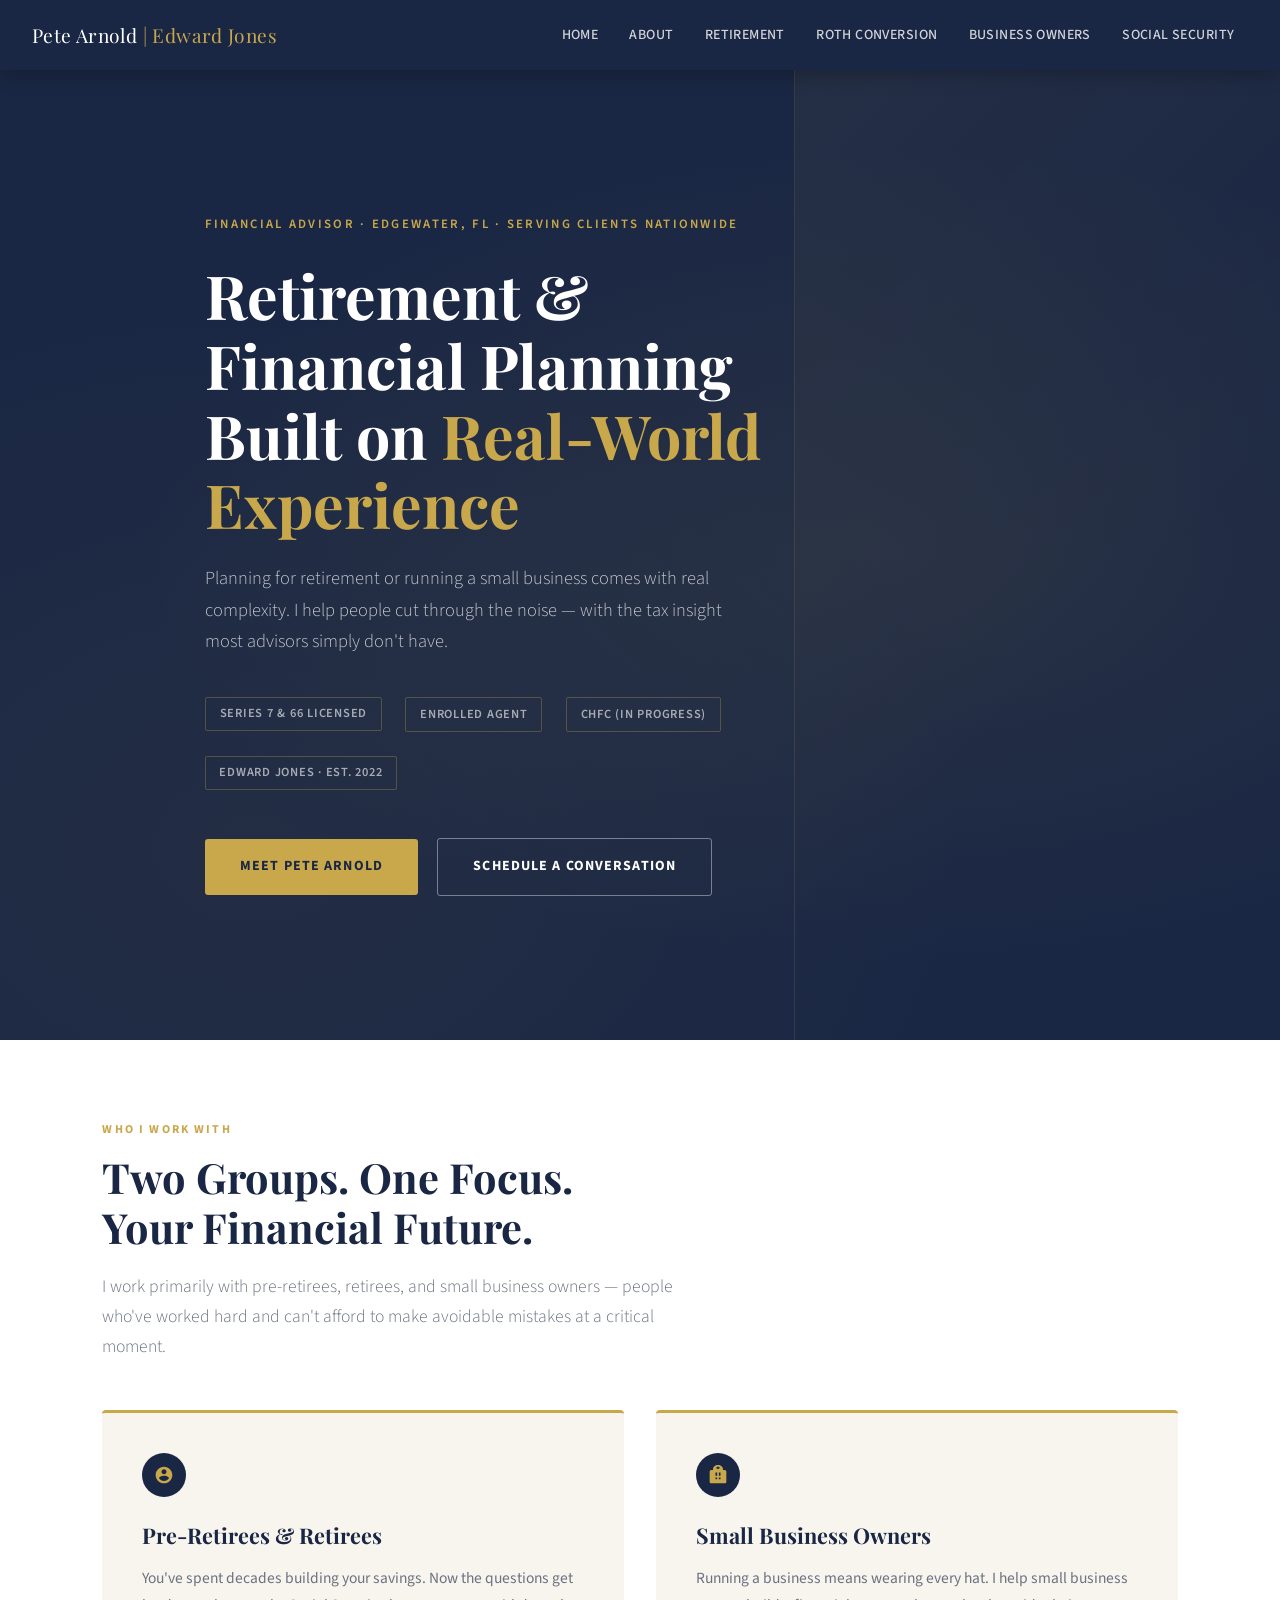
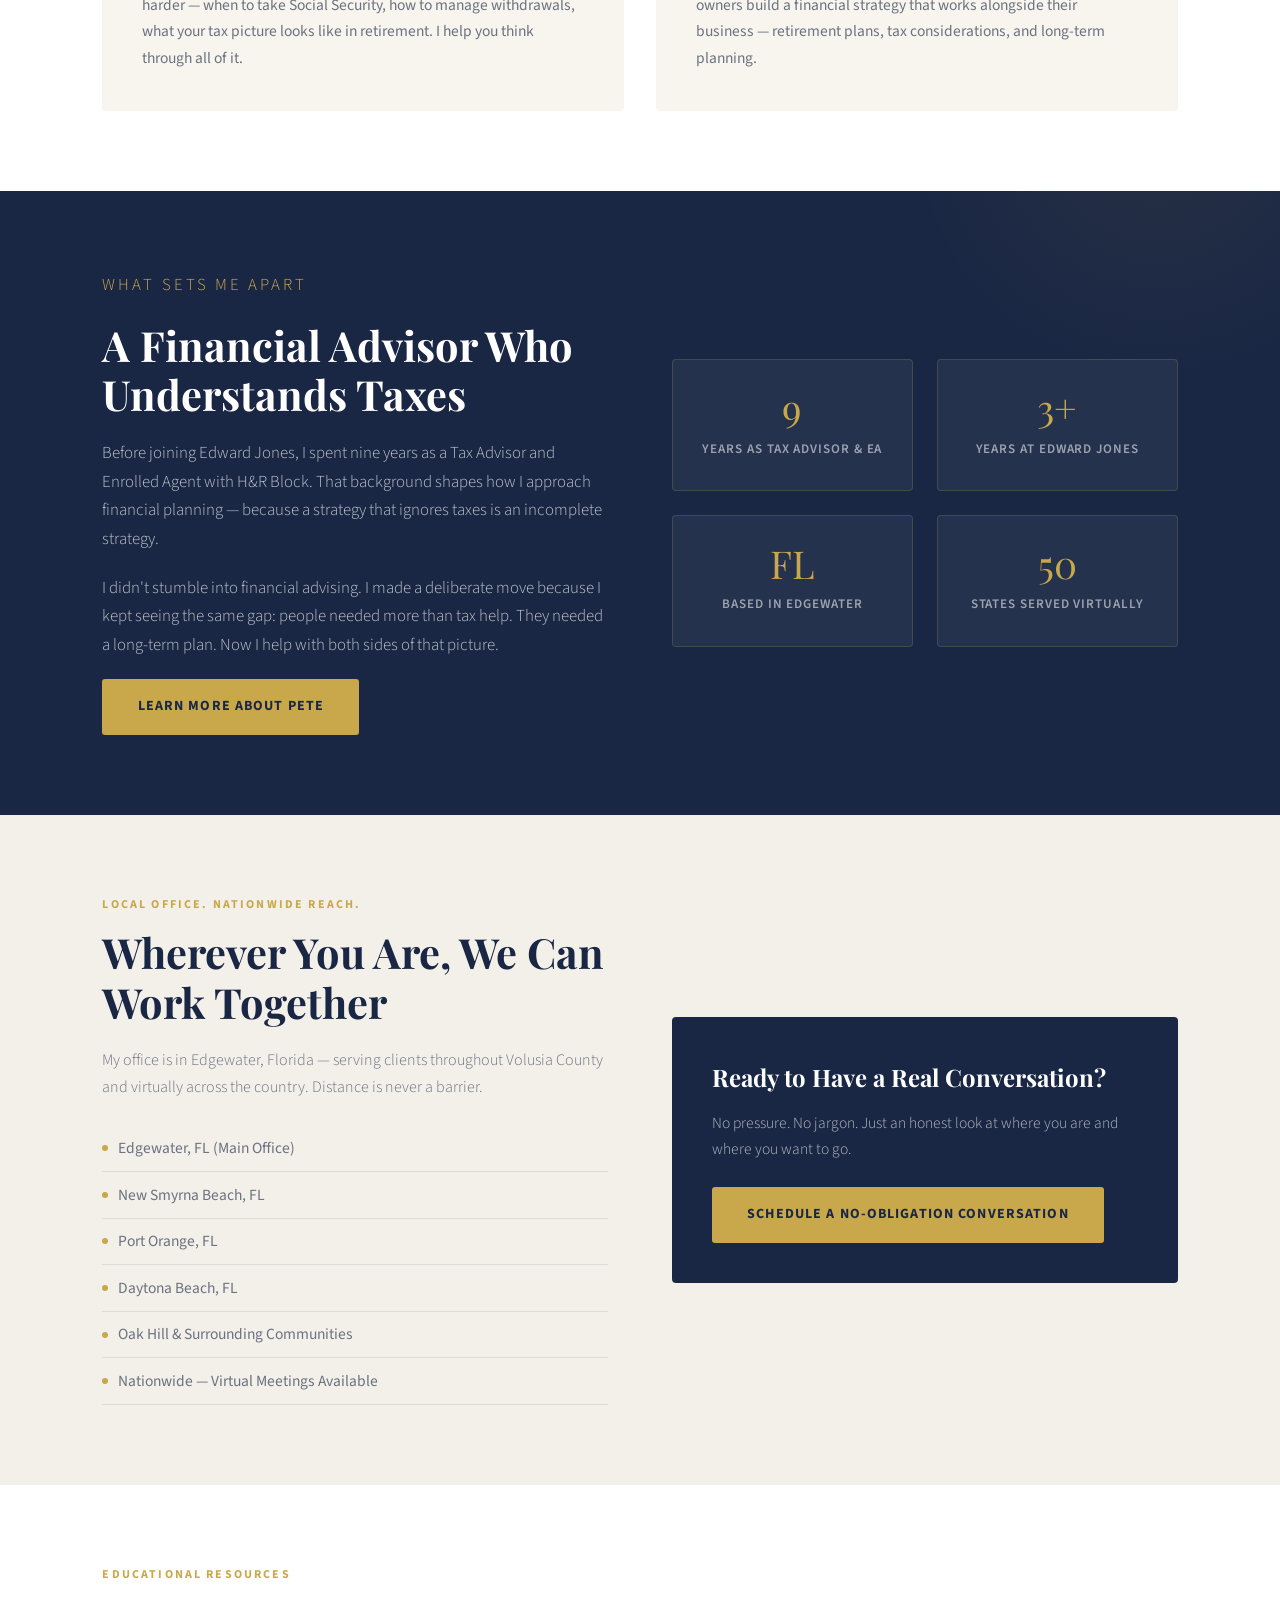
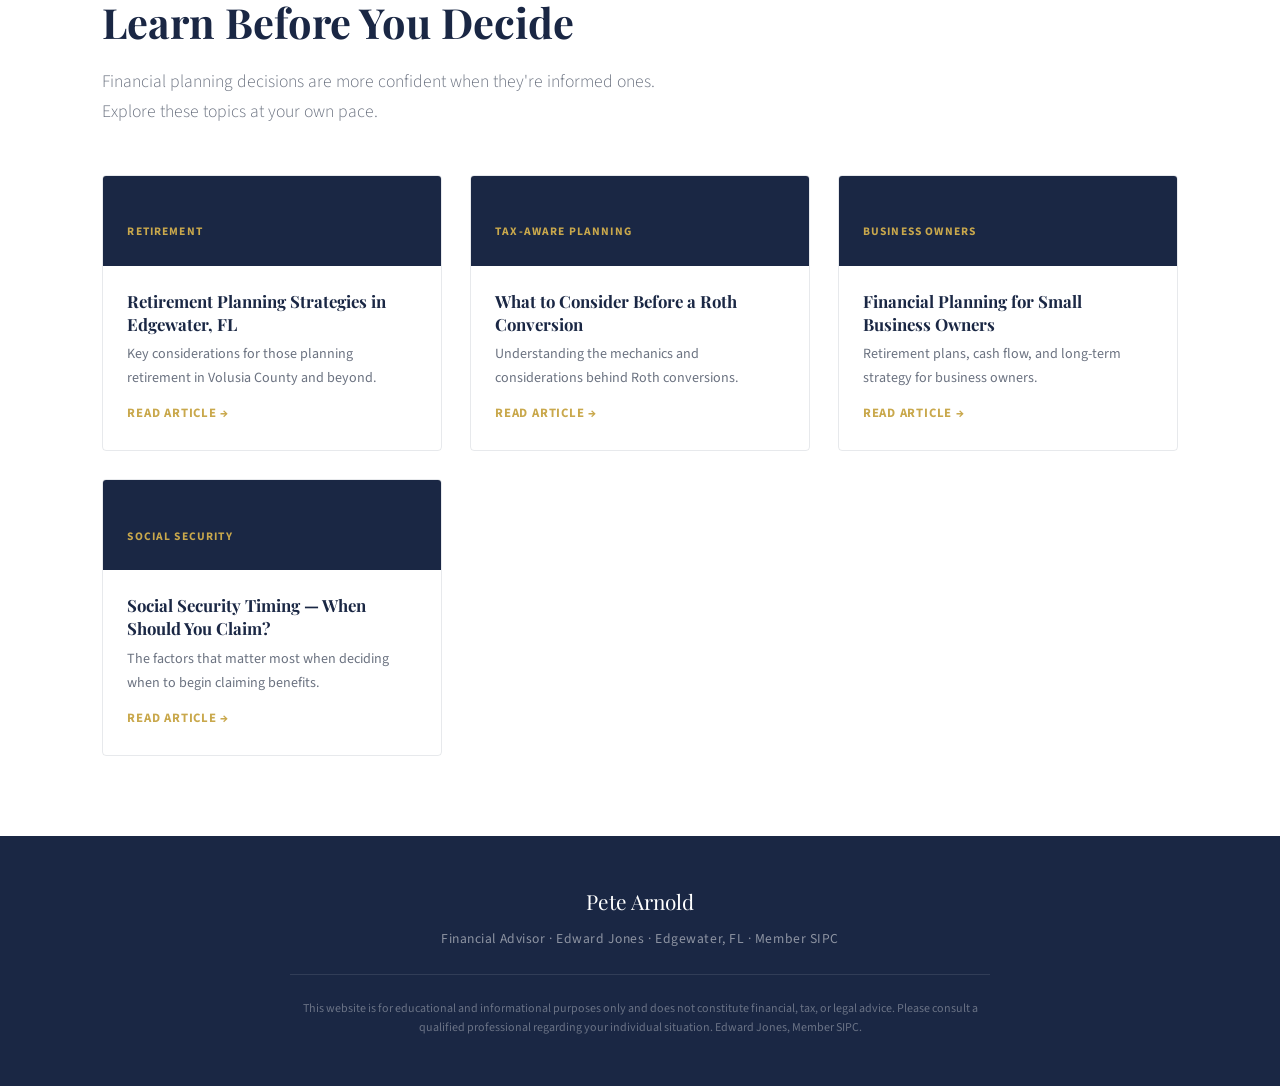
==== index.html @ 490f8ec1 "Add files via upload" ====
<!DOCTYPE html>
<html lang="en">
<head>
  <meta charset="UTF-8" />
  <meta name="viewport" content="width=device-width, initial-scale=1.0"/>
  <title>Pete Arnold | Financial Advisor | Edgewater, FL</title>
  <meta name="description" content="Pete Arnold is a Financial Advisor with Edward Jones in Edgewater, FL, serving pre-retirees, retirees, and small business owners locally and nationwide."/>
  <link rel="preconnect" href="https://fonts.googleapis.com">
  <link href="https://fonts.googleapis.com/css2?family=Playfair+Display:wght@400;600;700&family=Source+Sans+3:wght@300;400;500;600&display=swap" rel="stylesheet">
  <style>
    *, *::before, *::after { box-sizing: border-box; margin: 0; padding: 0; }

    :root {
      --navy: #1a2744;
      --navy-light: #243460;
      --gold: #c9a84c;
      --gold-light: #e2c57a;
      --cream: #f8f5ef;
      --white: #ffffff;
      --gray: #6b7280;
      --gray-light: #f3f0ea;
      --text: #2d2d2d;
      --serif: 'Playfair Display', Georgia, serif;
      --sans: 'Source Sans 3', sans-serif;
    }

    html { scroll-behavior: smooth; }

    body {
      font-family: var(--sans);
      color: var(--text);
      background: var(--cream);
      line-height: 1.7;
    }

    /* NAV */
    nav {
      background: var(--navy);
      padding: 0 2rem;
      position: sticky;
      top: 0;
      z-index: 100;
      display: flex;
      align-items: center;
      justify-content: space-between;
      height: 70px;
      box-shadow: 0 2px 20px rgba(0,0,0,0.3);
    }

    .nav-brand {
      color: var(--white);
      font-family: var(--serif);
      font-size: 1.2rem;
      text-decoration: none;
      letter-spacing: 0.02em;
    }

    .nav-brand span { color: var(--gold); }

    .nav-links {
      display: flex;
      gap: 0.25rem;
      list-style: none;
    }

    .nav-links a {
      color: rgba(255,255,255,0.8);
      text-decoration: none;
      font-size: 0.875rem;
      font-weight: 500;
      padding: 0.5rem 0.85rem;
      border-radius: 4px;
      transition: all 0.2s;
      letter-spacing: 0.03em;
      text-transform: uppercase;
    }

    .nav-links a:hover { color: var(--gold); background: rgba(255,255,255,0.05); }

    /* HERO */
    .hero {
      background: var(--navy);
      min-height: 92vh;
      display: flex;
      align-items: center;
      position: relative;
      overflow: hidden;
    }

    .hero::before {
      content: '';
      position: absolute;
      inset: 0;
      background:
        radial-gradient(ellipse at 70% 50%, rgba(201,168,76,0.08) 0%, transparent 60%),
        radial-gradient(ellipse at 20% 80%, rgba(201,168,76,0.05) 0%, transparent 50%);
    }

    .hero-rule {
      position: absolute;
      top: 0; right: 0;
      width: 38%;
      height: 100%;
      background: linear-gradient(135deg, rgba(201,168,76,0.06) 0%, transparent 60%);
      border-left: 1px solid rgba(201,168,76,0.15);
    }

    .hero-content {
      position: relative;
      z-index: 2;
      max-width: 760px;
      padding: 4rem 4rem 4rem 8vw;
    }

    .hero-eyebrow {
      font-family: var(--sans);
      font-size: 0.8rem;
      font-weight: 600;
      letter-spacing: 0.18em;
      text-transform: uppercase;
      color: var(--gold);
      margin-bottom: 1.5rem;
      opacity: 0;
      animation: fadeUp 0.6s ease forwards 0.2s;
    }

    .hero h1 {
      font-family: var(--serif);
      font-size: clamp(2.4rem, 5vw, 3.8rem);
      font-weight: 700;
      color: var(--white);
      line-height: 1.15;
      margin-bottom: 1.5rem;
      opacity: 0;
      animation: fadeUp 0.6s ease forwards 0.4s;
    }

    .hero h1 em {
      font-style: normal;
      color: var(--gold);
    }

    .hero-sub {
      font-size: 1.15rem;
      color: rgba(255,255,255,0.72);
      max-width: 520px;
      margin-bottom: 2.5rem;
      font-weight: 300;
      opacity: 0;
      animation: fadeUp 0.6s ease forwards 0.6s;
    }

    .hero-creds {
      display: flex;
      gap: 1.5rem;
      flex-wrap: wrap;
      margin-bottom: 3rem;
      opacity: 0;
      animation: fadeUp 0.6s ease forwards 0.75s;
    }

    .cred-badge {
      font-size: 0.78rem;
      font-weight: 600;
      letter-spacing: 0.06em;
      color: rgba(255,255,255,0.6);
      text-transform: uppercase;
      padding: 0.35rem 0.85rem;
      border: 1px solid rgba(201,168,76,0.3);
      border-radius: 2px;
    }

    .btn {
      display: inline-block;
      background: var(--gold);
      color: var(--navy);
      font-family: var(--sans);
      font-weight: 700;
      font-size: 0.875rem;
      letter-spacing: 0.08em;
      text-transform: uppercase;
      text-decoration: none;
      padding: 1rem 2.2rem;
      border-radius: 3px;
      transition: all 0.25s;
      opacity: 0;
      animation: fadeUp 0.6s ease forwards 0.9s;
    }

    .btn:hover {
      background: var(--gold-light);
      transform: translateY(-2px);
      box-shadow: 0 8px 25px rgba(201,168,76,0.3);
    }

    .btn-outline {
      background: transparent;
      color: var(--white);
      border: 1px solid rgba(255,255,255,0.4);
      margin-left: 1rem;
    }

    .btn-outline:hover {
      background: rgba(255,255,255,0.08);
      border-color: var(--gold);
      color: var(--gold);
      box-shadow: none;
    }

    @keyframes fadeUp {
      from { opacity: 0; transform: translateY(20px); }
      to { opacity: 1; transform: translateY(0); }
    }

    /* SECTIONS */
    section { padding: 5rem 8vw; }

    .section-eyebrow {
      font-size: 0.75rem;
      font-weight: 700;
      letter-spacing: 0.18em;
      text-transform: uppercase;
      color: var(--gold);
      margin-bottom: 0.75rem;
    }

    .section-title {
      font-family: var(--serif);
      font-size: clamp(1.8rem, 3.5vw, 2.6rem);
      font-weight: 700;
      color: var(--navy);
      line-height: 1.2;
      margin-bottom: 1.25rem;
    }

    .section-lead {
      font-size: 1.1rem;
      color: var(--gray);
      max-width: 580px;
      margin-bottom: 3rem;
      font-weight: 300;
    }

    /* WHO I HELP */
    .who {
      background: var(--white);
    }

    .cards {
      display: grid;
      grid-template-columns: repeat(auto-fit, minmax(300px, 1fr));
      gap: 2rem;
      margin-top: 3rem;
    }

    .card {
      background: var(--cream);
      padding: 2.5rem;
      border-radius: 4px;
      border-top: 3px solid var(--gold);
      transition: transform 0.25s, box-shadow 0.25s;
    }

    .card:hover {
      transform: translateY(-4px);
      box-shadow: 0 12px 40px rgba(26,39,68,0.1);
    }

    .card-icon {
      width: 44px;
      height: 44px;
      background: var(--navy);
      border-radius: 50%;
      display: flex;
      align-items: center;
      justify-content: center;
      margin-bottom: 1.25rem;
    }

    .card-icon svg { width: 20px; height: 20px; fill: var(--gold); }

    .card h3 {
      font-family: var(--serif);
      font-size: 1.35rem;
      color: var(--navy);
      margin-bottom: 0.75rem;
    }

    .card p { color: var(--gray); font-size: 0.97rem; }

    /* DIFFERENTIATOR */
    .diff {
      background: var(--navy);
      position: relative;
      overflow: hidden;
    }

    .diff::before {
      content: '';
      position: absolute;
      top: -50%;
      right: -10%;
      width: 500px;
      height: 500px;
      border-radius: 50%;
      background: radial-gradient(circle, rgba(201,168,76,0.07) 0%, transparent 70%);
    }

    .diff .section-title { color: var(--white); }
    .diff .section-eyebrow { color: var(--gold); }

    .diff-body {
      position: relative;
      z-index: 1;
      display: grid;
      grid-template-columns: 1fr 1fr;
      gap: 4rem;
      align-items: center;
    }

    .diff-text p {
      color: rgba(255,255,255,0.72);
      font-size: 1.05rem;
      font-weight: 300;
      margin-bottom: 1.25rem;
    }

    .diff-stats {
      display: grid;
      grid-template-columns: 1fr 1fr;
      gap: 1.5rem;
    }

    .stat {
      background: rgba(255,255,255,0.05);
      border: 1px solid rgba(201,168,76,0.2);
      padding: 1.75rem;
      border-radius: 4px;
      text-align: center;
    }

    .stat-num {
      font-family: var(--serif);
      font-size: 2.4rem;
      color: var(--gold);
      display: block;
      line-height: 1;
      margin-bottom: 0.5rem;
    }

    .stat-label {
      font-size: 0.82rem;
      color: rgba(255,255,255,0.55);
      text-transform: uppercase;
      letter-spacing: 0.07em;
      font-weight: 600;
    }

    /* GEOGRAPHY */
    .geo { background: var(--gray-light); }

    .geo-inner {
      display: grid;
      grid-template-columns: 1fr 1fr;
      gap: 4rem;
      align-items: center;
    }

    .geo-list {
      list-style: none;
      margin-top: 1.5rem;
    }

    .geo-list li {
      padding: 0.6rem 0;
      border-bottom: 1px solid rgba(26,39,68,0.1);
      color: var(--gray);
      font-size: 0.97rem;
      display: flex;
      align-items: center;
      gap: 0.6rem;
    }

    .geo-list li::before {
      content: '';
      width: 6px;
      height: 6px;
      background: var(--gold);
      border-radius: 50%;
      flex-shrink: 0;
    }

    .geo-cta {
      background: var(--navy);
      padding: 2.5rem;
      border-radius: 4px;
      color: white;
    }

    .geo-cta h3 {
      font-family: var(--serif);
      font-size: 1.5rem;
      margin-bottom: 0.75rem;
      color: var(--white);
    }

    .geo-cta p {
      color: rgba(255,255,255,0.68);
      font-weight: 300;
      margin-bottom: 1.5rem;
      font-size: 0.97rem;
    }

    .geo-cta .btn { opacity: 1; animation: none; }

    /* ARTICLES PREVIEW */
    .articles { background: var(--white); }

    .article-grid {
      display: grid;
      grid-template-columns: repeat(auto-fit, minmax(260px, 1fr));
      gap: 1.75rem;
      margin-top: 2.5rem;
    }

    .article-card {
      border: 1px solid rgba(26,39,68,0.1);
      border-radius: 4px;
      overflow: hidden;
      text-decoration: none;
      color: inherit;
      transition: all 0.25s;
      display: block;
    }

    .article-card:hover {
      border-color: var(--gold);
      transform: translateY(-3px);
      box-shadow: 0 8px 30px rgba(26,39,68,0.08);
    }

    .article-card-top {
      background: var(--navy);
      padding: 1.5rem;
      height: 90px;
      display: flex;
      align-items: flex-end;
    }

    .article-tag {
      font-size: 0.72rem;
      font-weight: 700;
      letter-spacing: 0.1em;
      text-transform: uppercase;
      color: var(--gold);
    }

    .article-card-body { padding: 1.5rem; }

    .article-card-body h3 {
      font-family: var(--serif);
      font-size: 1.05rem;
      color: var(--navy);
      margin-bottom: 0.5rem;
      line-height: 1.35;
    }

    .article-card-body p { font-size: 0.88rem; color: var(--gray); }

    .read-more {
      display: inline-block;
      margin-top: 0.75rem;
      font-size: 0.8rem;
      font-weight: 700;
      letter-spacing: 0.06em;
      text-transform: uppercase;
      color: var(--gold);
    }

    /* FOOTER */
    footer {
      background: var(--navy);
      padding: 3rem 8vw;
      text-align: center;
    }

    .footer-name {
      font-family: var(--serif);
      font-size: 1.3rem;
      color: var(--white);
      margin-bottom: 0.5rem;
    }

    .footer-sub {
      font-size: 0.85rem;
      color: rgba(255,255,255,0.5);
      margin-bottom: 1.5rem;
      letter-spacing: 0.04em;
    }

    .footer-disc {
      font-size: 0.75rem;
      color: rgba(255,255,255,0.35);
      max-width: 700px;
      margin: 0 auto;
      line-height: 1.6;
      border-top: 1px solid rgba(255,255,255,0.1);
      padding-top: 1.5rem;
    }

    @media (max-width: 768px) {
      nav { padding: 0 1rem; }
      .nav-links { display: none; }
      .hero-content { padding: 3rem 1.5rem; }
      section { padding: 3.5rem 1.5rem; }
      .diff-body, .geo-inner { grid-template-columns: 1fr; gap: 2rem; }
      .diff-stats { grid-template-columns: 1fr 1fr; }
      .btn-outline { margin-left: 0; margin-top: 0.75rem; display: inline-block; }
    }
  </style>
</head>
<body>

<nav>
  <a href="index.html" class="nav-brand">Pete Arnold <span>| Edward Jones</span></a>
  <ul class="nav-links">
    <li><a href="index.html">Home</a></li>
    <li><a href="about.html">About</a></li>
    <li><a href="retirement-planning.html">Retirement</a></li>
    <li><a href="roth-conversion.html">Roth Conversion</a></li>
    <li><a href="small-business.html">Business Owners</a></li>
    <li><a href="social-security.html">Social Security</a></li>
  </ul>
</nav>

<!-- HERO -->
<section class="hero">
  <div class="hero-rule"></div>
  <div class="hero-content">
    <p class="hero-eyebrow">Financial Advisor · Edgewater, FL · Serving Clients Nationwide</p>
    <h1>Retirement &amp; Financial Planning Built on <em>Real-World Experience</em></h1>
    <p class="hero-sub">Planning for retirement or running a small business comes with real complexity. I help people cut through the noise — with the tax insight most advisors simply don't have.</p>
    <div class="hero-creds">
      <span class="cred-badge">Series 7 &amp; 66 Licensed</span>
      <span class="cred-badge">Enrolled Agent</span>
      <span class="cred-badge">ChFC (In Progress)</span>
      <span class="cred-badge">Edward Jones · Est. 2022</span>
    </div>
    <a href="about.html" class="btn">Meet Pete Arnold</a>
    <a href="mailto:" class="btn btn-outline">Schedule a Conversation</a>
  </div>
</section>

<!-- WHO I HELP -->
<section class="who">
  <p class="section-eyebrow">Who I Work With</p>
  <h2 class="section-title">Two Groups. One Focus.<br>Your Financial Future.</h2>
  <p class="section-lead">I work primarily with pre-retirees, retirees, and small business owners — people who've worked hard and can't afford to make avoidable mistakes at a critical moment.</p>

  <div class="cards">
    <div class="card">
      <div class="card-icon">
        <svg viewBox="0 0 24 24"><path d="M12 2C6.48 2 2 6.48 2 12s4.48 10 10 10 10-4.48 10-10S17.52 2 12 2zm0 3c1.66 0 3 1.34 3 3s-1.34 3-3 3-3-1.34-3-3 1.34-3 3-3zm0 14.2c-2.5 0-4.71-1.28-6-3.22.03-1.99 4-3.08 6-3.08 1.99 0 5.97 1.09 6 3.08-1.29 1.94-3.5 3.22-6 3.22z"/></svg>
      </div>
      <h3>Pre-Retirees &amp; Retirees</h3>
      <p>You've spent decades building your savings. Now the questions get harder — when to take Social Security, how to manage withdrawals, what your tax picture looks like in retirement. I help you think through all of it.</p>
    </div>
    <div class="card">
      <div class="card-icon">
        <svg viewBox="0 0 24 24"><path d="M20 6h-2.18c.07-.44.18-.88.18-1.36C18 2.55 15.45 0 12 0S6 2.55 6 4.64c0 .48.11.92.18 1.36H4C2.9 6 2 6.9 2 8v12c0 1.1.9 2 2 2h16c1.1 0 2-.9 2-2V8c0-1.1-.9-2-2-2zm-8-4c1.34 0 2 .67 2 1.36 0 .69-.66 1.36-2 1.36s-2-.67-2-1.36C10 2.67 10.66 2 12 2zM11 17H9v-2h2v2zm0-4H9v-4h2v4zm4 4h-2v-2h2v2zm0-4h-2v-4h2v4z"/></svg>
      </div>
      <h3>Small Business Owners</h3>
      <p>Running a business means wearing every hat. I help small business owners build a financial strategy that works alongside their business — retirement plans, tax considerations, and long-term planning.</p>
    </div>
  </div>
</section>

<!-- DIFFERENTIATOR -->
<section class="diff">
  <div class="diff-body">
    <div class="diff-text">
      <p class="section-eyebrow">What Sets Me Apart</p>
      <h2 class="section-title">A Financial Advisor Who Understands Taxes</h2>
      <p>Before joining Edward Jones, I spent nine years as a Tax Advisor and Enrolled Agent with H&amp;R Block. That background shapes how I approach financial planning — because a strategy that ignores taxes is an incomplete strategy.</p>
      <p>I didn't stumble into financial advising. I made a deliberate move because I kept seeing the same gap: people needed more than tax help. They needed a long-term plan. Now I help with both sides of that picture.</p>
      <a href="about.html" class="btn" style="opacity:1;animation:none;">Learn More About Pete</a>
    </div>
    <div class="diff-stats">
      <div class="stat">
        <span class="stat-num">9</span>
        <span class="stat-label">Years as Tax Advisor &amp; EA</span>
      </div>
      <div class="stat">
        <span class="stat-num">3+</span>
        <span class="stat-label">Years at Edward Jones</span>
      </div>
      <div class="stat">
        <span class="stat-num">FL</span>
        <span class="stat-label">Based in Edgewater</span>
      </div>
      <div class="stat">
        <span class="stat-num">50</span>
        <span class="stat-label">States Served Virtually</span>
      </div>
    </div>
  </div>
</section>

<!-- GEOGRAPHY -->
<section class="geo">
  <div class="geo-inner">
    <div>
      <p class="section-eyebrow">Local Office. Nationwide Reach.</p>
      <h2 class="section-title">Wherever You Are, We Can Work Together</h2>
      <p style="color:var(--gray);font-weight:300;">My office is in Edgewater, Florida — serving clients throughout Volusia County and virtually across the country. Distance is never a barrier.</p>
      <ul class="geo-list">
        <li>Edgewater, FL (Main Office)</li>
        <li>New Smyrna Beach, FL</li>
        <li>Port Orange, FL</li>
        <li>Daytona Beach, FL</li>
        <li>Oak Hill &amp; Surrounding Communities</li>
        <li>Nationwide — Virtual Meetings Available</li>
      </ul>
    </div>
    <div class="geo-cta">
      <h3>Ready to Have a Real Conversation?</h3>
      <p>No pressure. No jargon. Just an honest look at where you are and where you want to go.</p>
      <a href="mailto:" class="btn" style="opacity:1;animation:none;">Schedule a No-Obligation Conversation</a>
    </div>
  </div>
</section>

<!-- ARTICLES -->
<section class="articles">
  <p class="section-eyebrow">Educational Resources</p>
  <h2 class="section-title">Learn Before You Decide</h2>
  <p class="section-lead">Financial planning decisions are more confident when they're informed ones. Explore these topics at your own pace.</p>

  <div class="article-grid">
    <a href="retirement-planning.html" class="article-card">
      <div class="article-card-top"><span class="article-tag">Retirement</span></div>
      <div class="article-card-body">
        <h3>Retirement Planning Strategies in Edgewater, FL</h3>
        <p>Key considerations for those planning retirement in Volusia County and beyond.</p>
        <span class="read-more">Read Article →</span>
      </div>
    </a>
    <a href="roth-conversion.html" class="article-card">
      <div class="article-card-top"><span class="article-tag">Tax-Aware Planning</span></div>
      <div class="article-card-body">
        <h3>What to Consider Before a Roth Conversion</h3>
        <p>Understanding the mechanics and considerations behind Roth conversions.</p>
        <span class="read-more">Read Article →</span>
      </div>
    </a>
    <a href="small-business.html" class="article-card">
      <div class="article-card-top"><span class="article-tag">Business Owners</span></div>
      <div class="article-card-body">
        <h3>Financial Planning for Small Business Owners</h3>
        <p>Retirement plans, cash flow, and long-term strategy for business owners.</p>
        <span class="read-more">Read Article →</span>
      </div>
    </a>
    <a href="social-security.html" class="article-card">
      <div class="article-card-top"><span class="article-tag">Social Security</span></div>
      <div class="article-card-body">
        <h3>Social Security Timing — When Should You Claim?</h3>
        <p>The factors that matter most when deciding when to begin claiming benefits.</p>
        <span class="read-more">Read Article →</span>
      </div>
    </a>
  </div>
</section>

<footer>
  <p class="footer-name">Pete Arnold</p>
  <p class="footer-sub">Financial Advisor · Edward Jones · Edgewater, FL · Member SIPC</p>
  <p class="footer-disc">This website is for educational and informational purposes only and does not constitute financial, tax, or legal advice. Please consult a qualified professional regarding your individual situation. Edward Jones, Member SIPC.</p>
</footer>

</body>
</html>
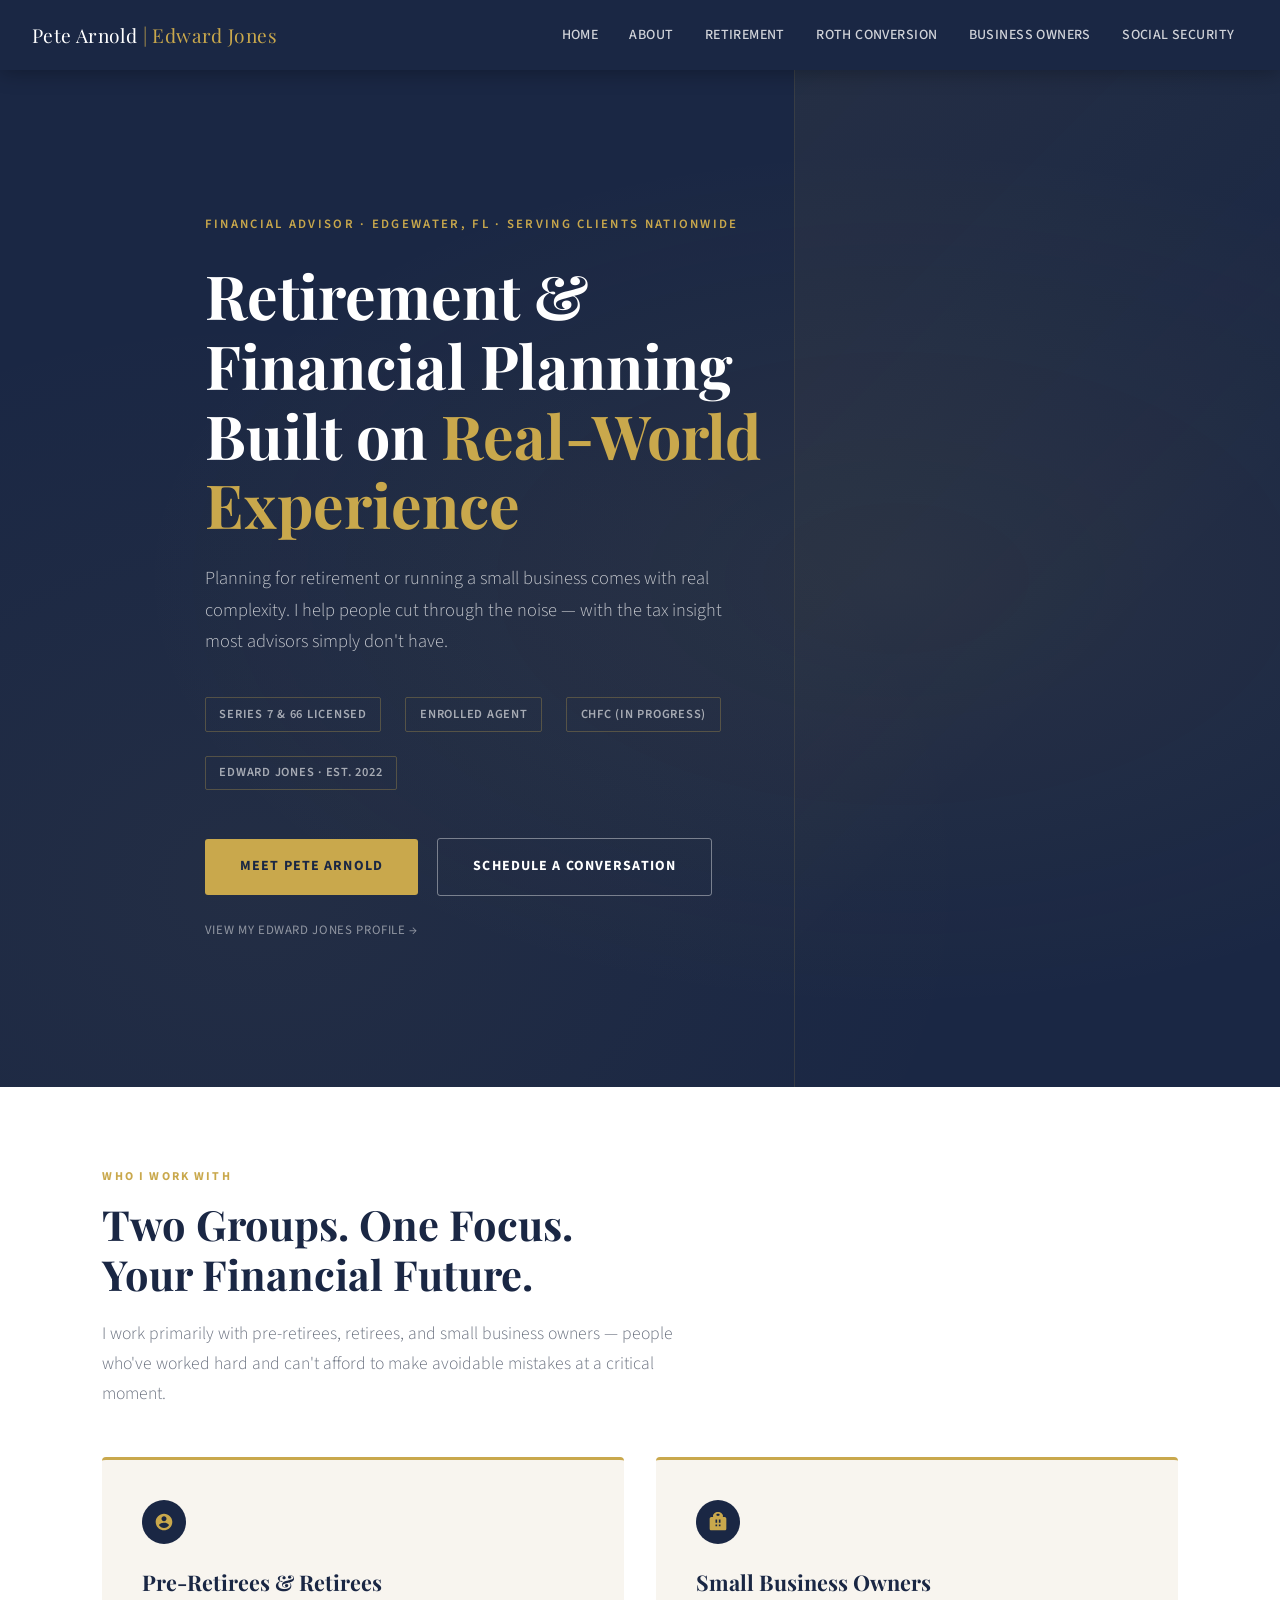
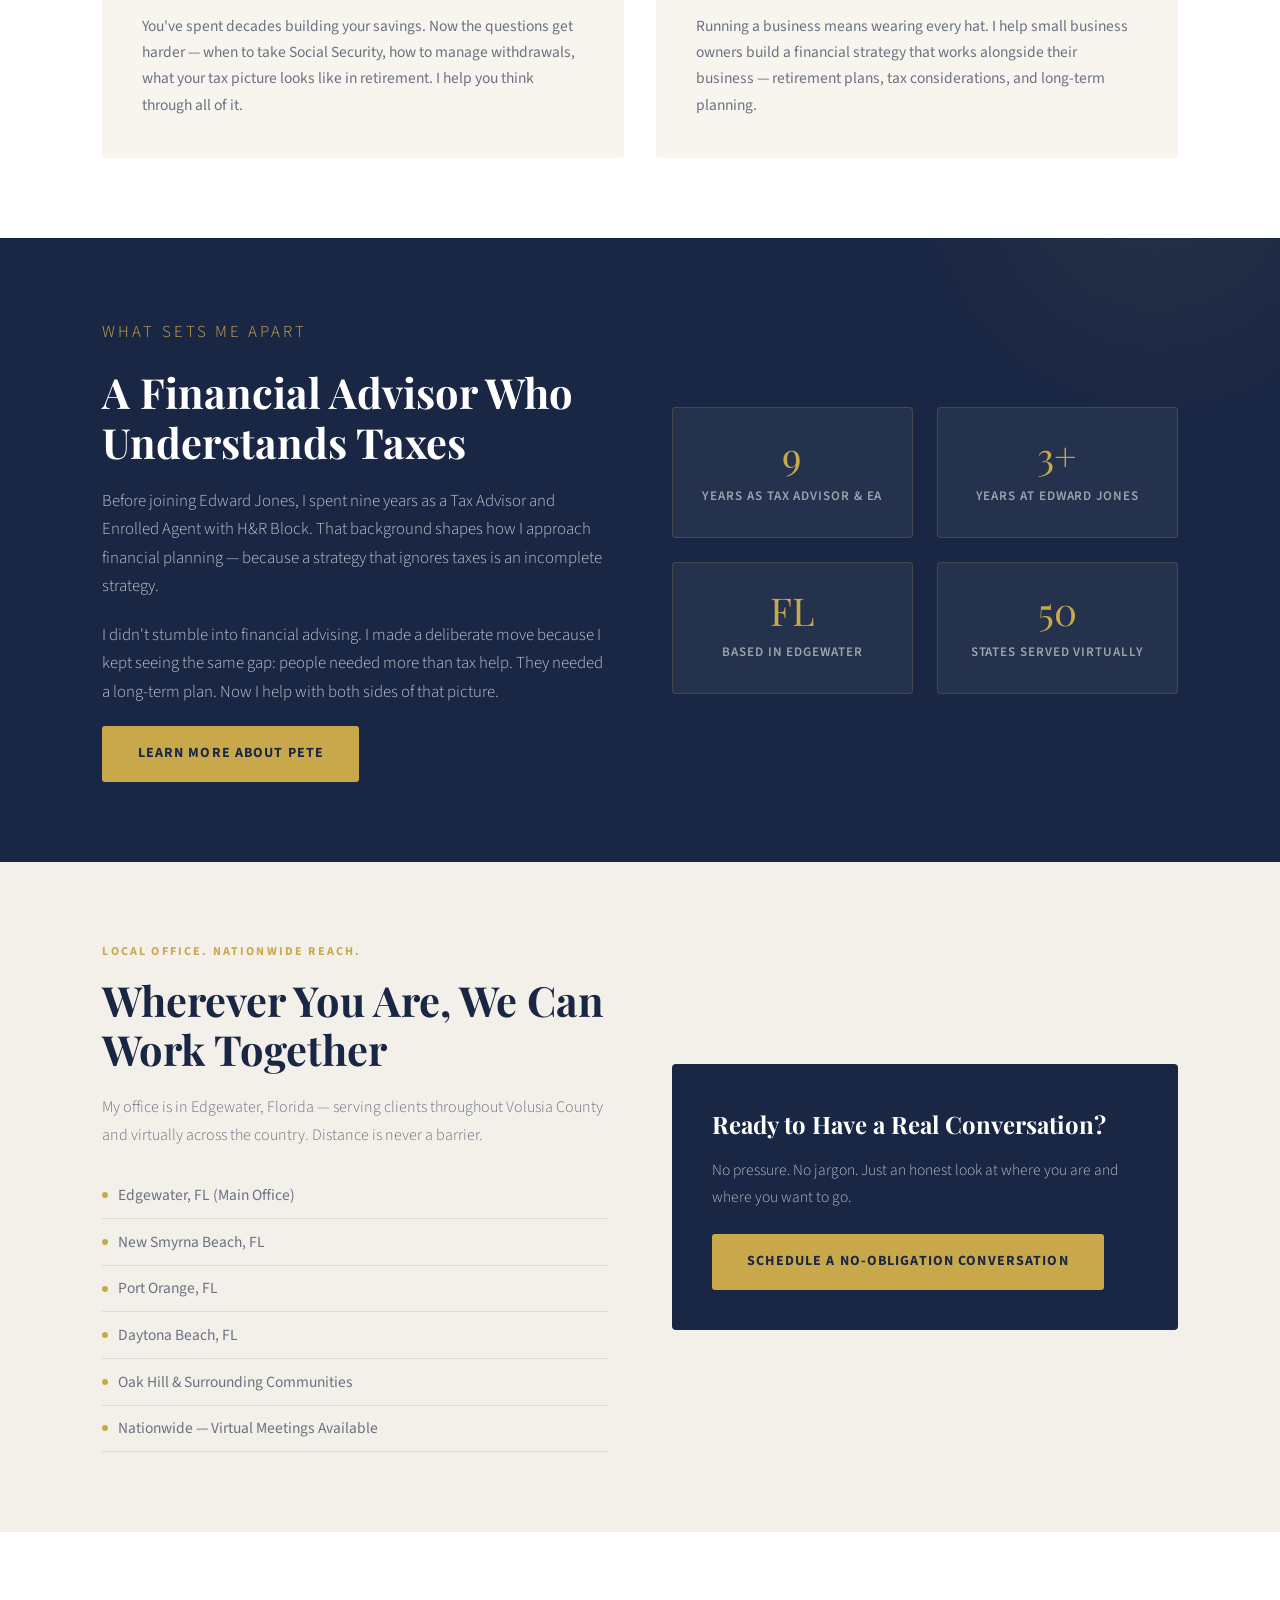
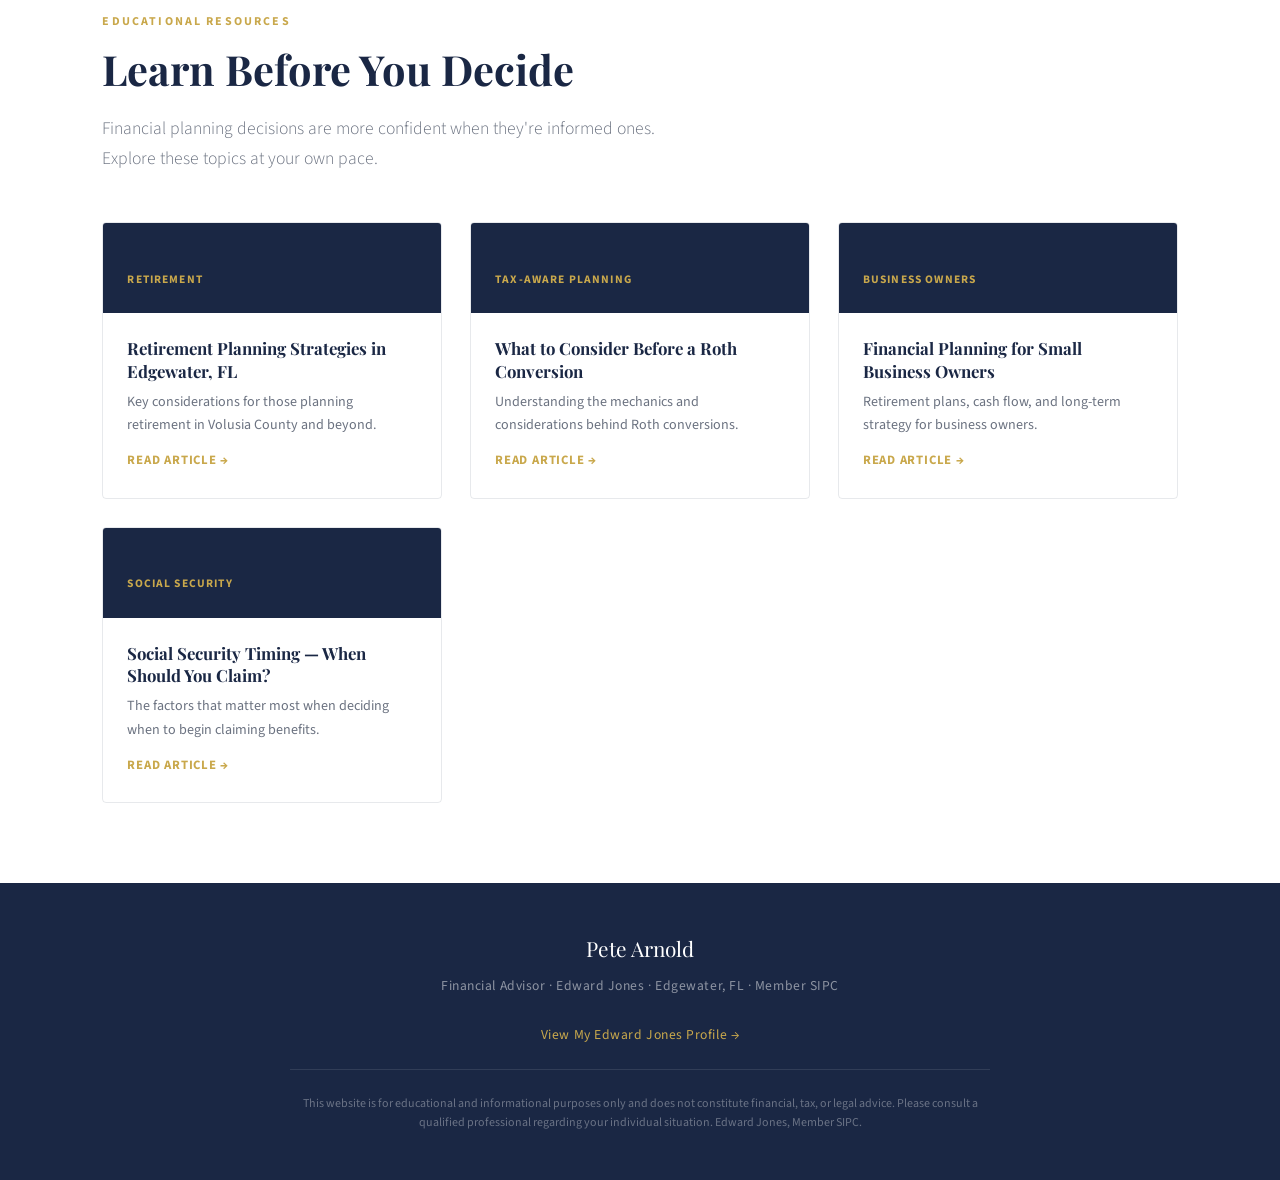
==== commit a62bb397: "Add files via upload" ====
--- a/index.html
+++ b/index.html
@@ -547,7 +547,8 @@
       <span class="cred-badge">Edward Jones · Est. 2022</span>
     </div>
     <a href="about.html" class="btn">Meet Pete Arnold</a>
-    <a href="mailto:" class="btn btn-outline">Schedule a Conversation</a>
+    <a href="mailto:peter.arnold2@edwardjones.com" class="btn btn-outline">Schedule a Conversation</a>
+    <p style="margin-top:1.25rem;opacity:0;animation:fadeUp 0.6s ease forwards 1.05s;"><a href="https://www.edwardjones.com/peter-arnold2" target="_blank" rel="noopener" style="color:rgba(255,255,255,0.5);font-size:0.8rem;text-decoration:none;letter-spacing:0.05em;text-transform:uppercase;">View My Edward Jones Profile →</a></p>
   </div>
 </section>
 
@@ -625,7 +626,7 @@
     <div class="geo-cta">
       <h3>Ready to Have a Real Conversation?</h3>
       <p>No pressure. No jargon. Just an honest look at where you are and where you want to go.</p>
-      <a href="mailto:" class="btn" style="opacity:1;animation:none;">Schedule a No-Obligation Conversation</a>
+      <a href="mailto:peter.arnold2@edwardjones.com" class="btn" style="opacity:1;animation:none;">Schedule a No-Obligation Conversation</a>
     </div>
   </div>
 </section>
@@ -675,6 +676,7 @@
 <footer>
   <p class="footer-name">Pete Arnold</p>
   <p class="footer-sub">Financial Advisor · Edward Jones · Edgewater, FL · Member SIPC</p>
+  <p style="margin-bottom:1.25rem;"><a href="https://www.edwardjones.com/peter-arnold2" target="_blank" rel="noopener" style="color:var(--gold);font-size:0.85rem;text-decoration:none;letter-spacing:0.04em;">View My Edward Jones Profile →</a></p>
   <p class="footer-disc">This website is for educational and informational purposes only and does not constitute financial, tax, or legal advice. Please consult a qualified professional regarding your individual situation. Edward Jones, Member SIPC.</p>
 </footer>
 
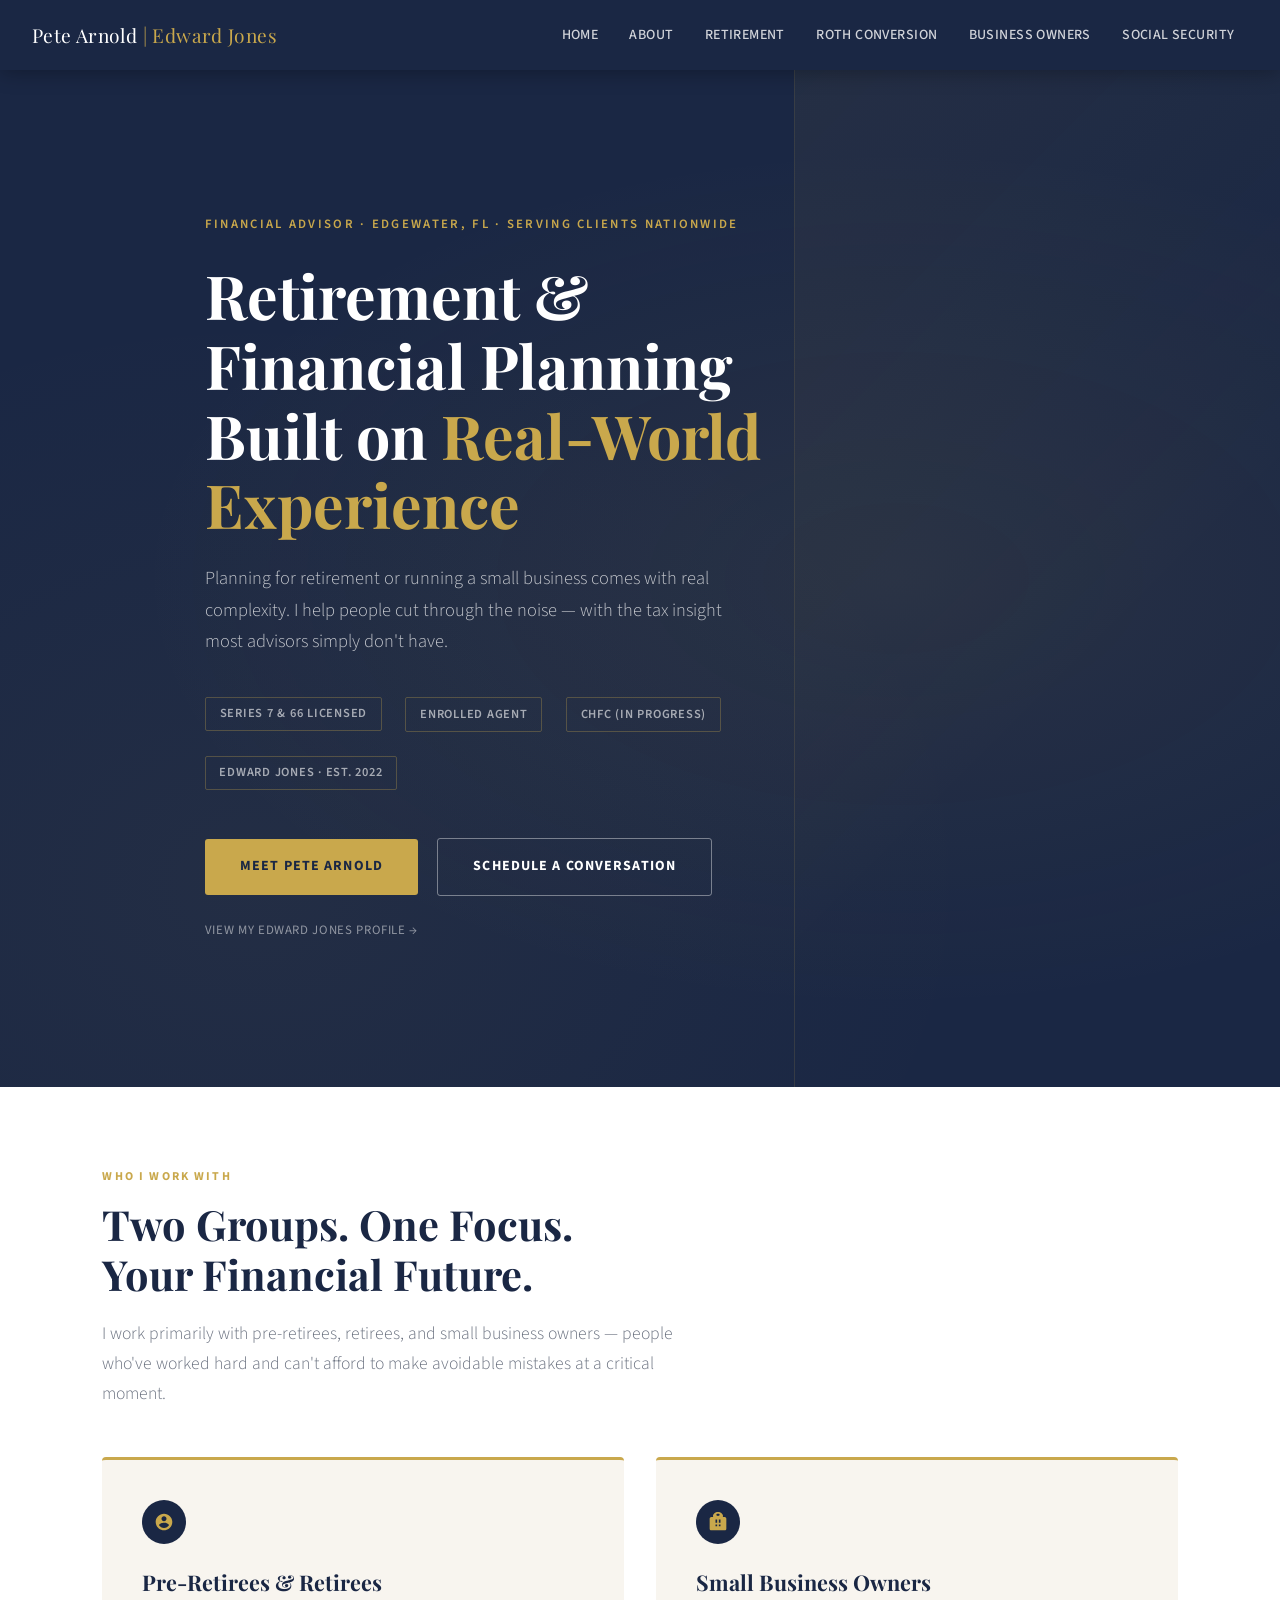
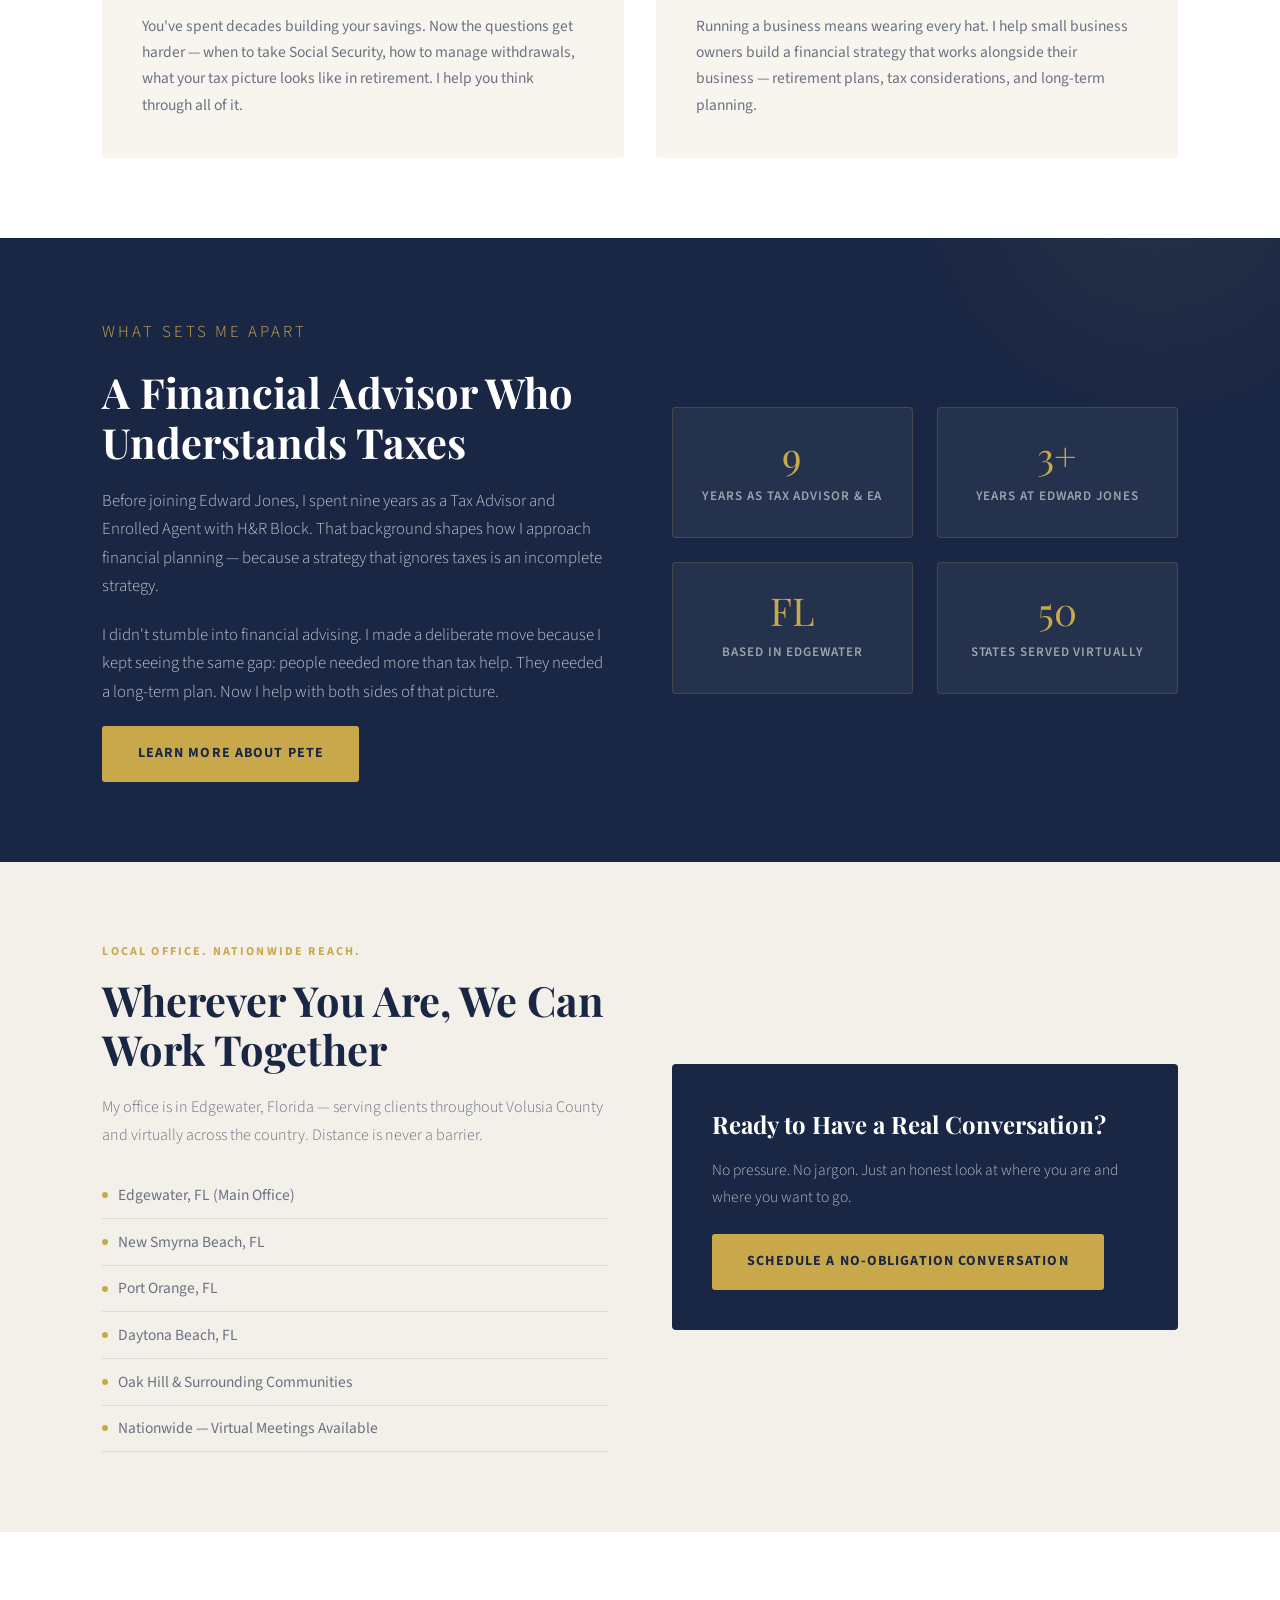
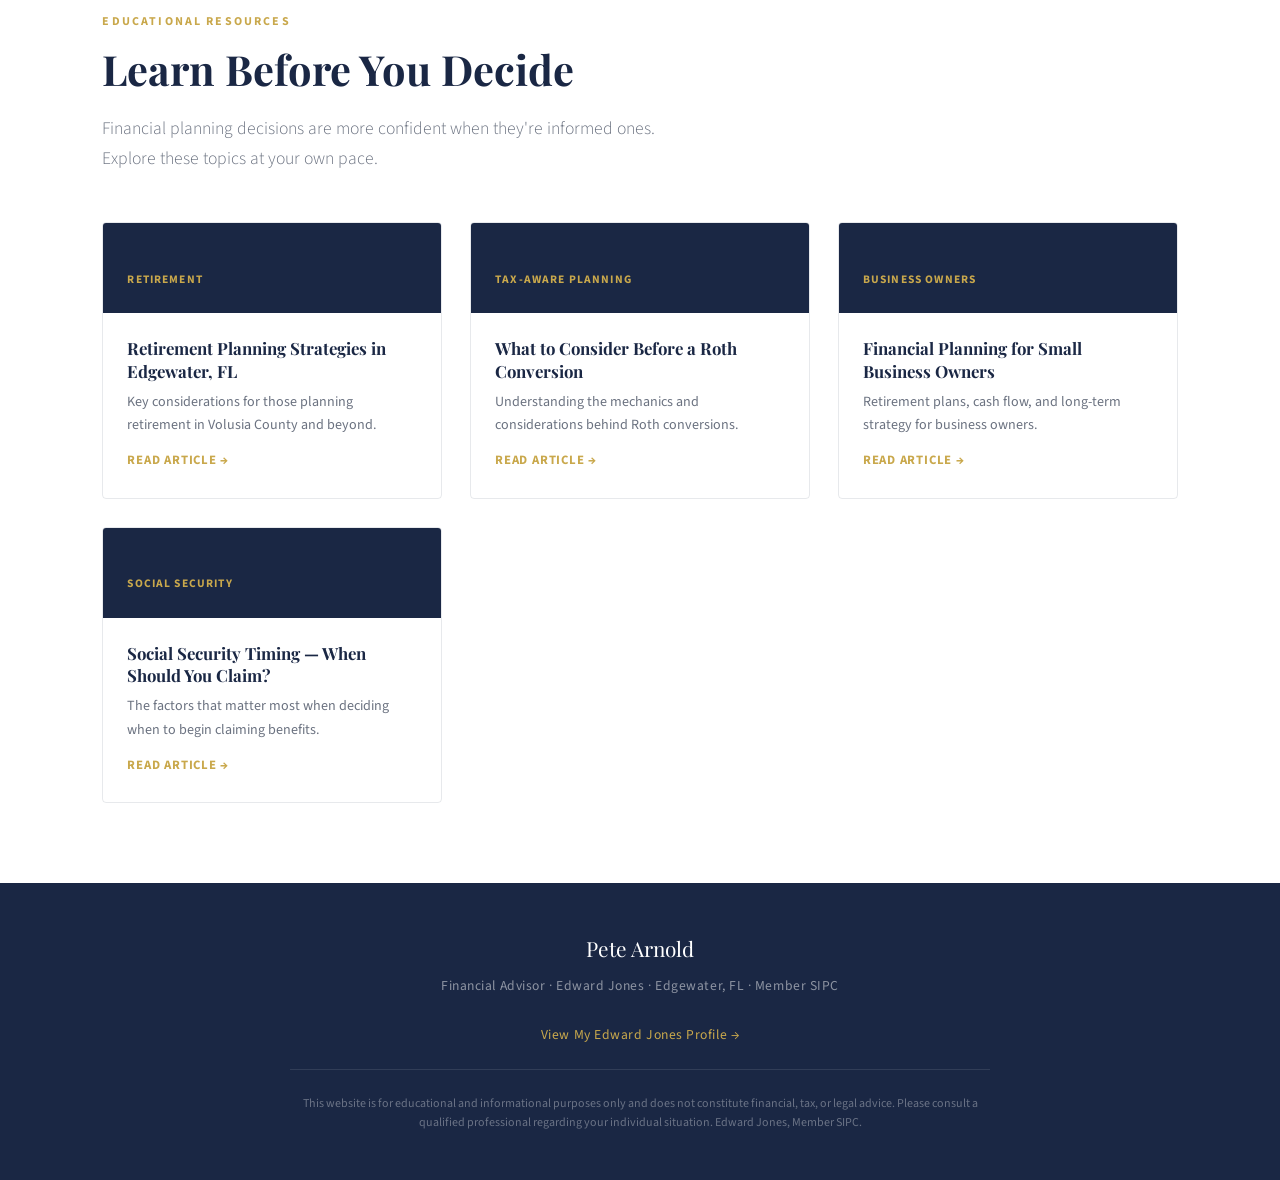
==== commit 4b804113: "Update index.html" ====
--- a/index.html
+++ b/index.html
@@ -1,6 +1,7 @@
 <!DOCTYPE html>
 <html lang="en">
 <head>
+  <meta name="google-site-verification" content="Sw1bD0JeUZ6jkGHDe2yIUXsxzsvFlO1cYiz_gbQ9xfs" />
   <meta charset="UTF-8" />
   <meta name="viewport" content="width=device-width, initial-scale=1.0"/>
   <title>Pete Arnold | Financial Advisor | Edgewater, FL</title>
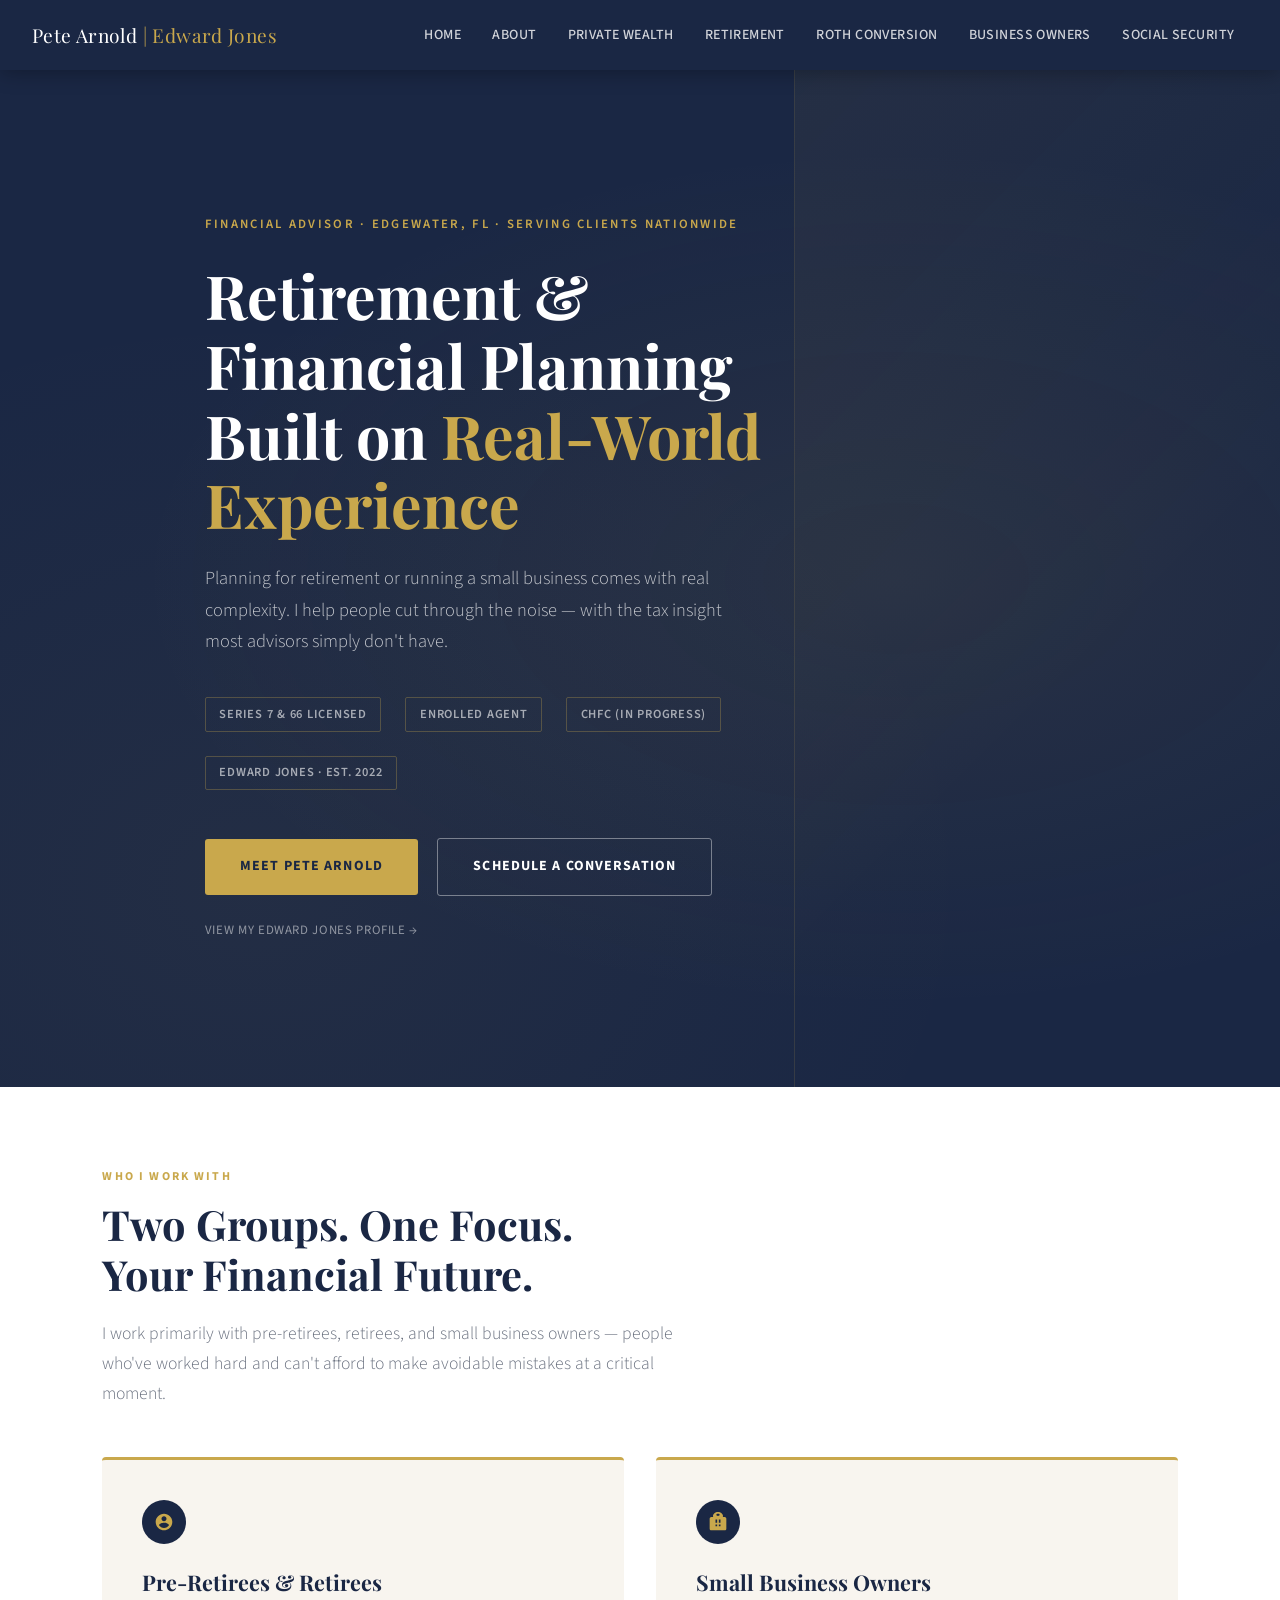
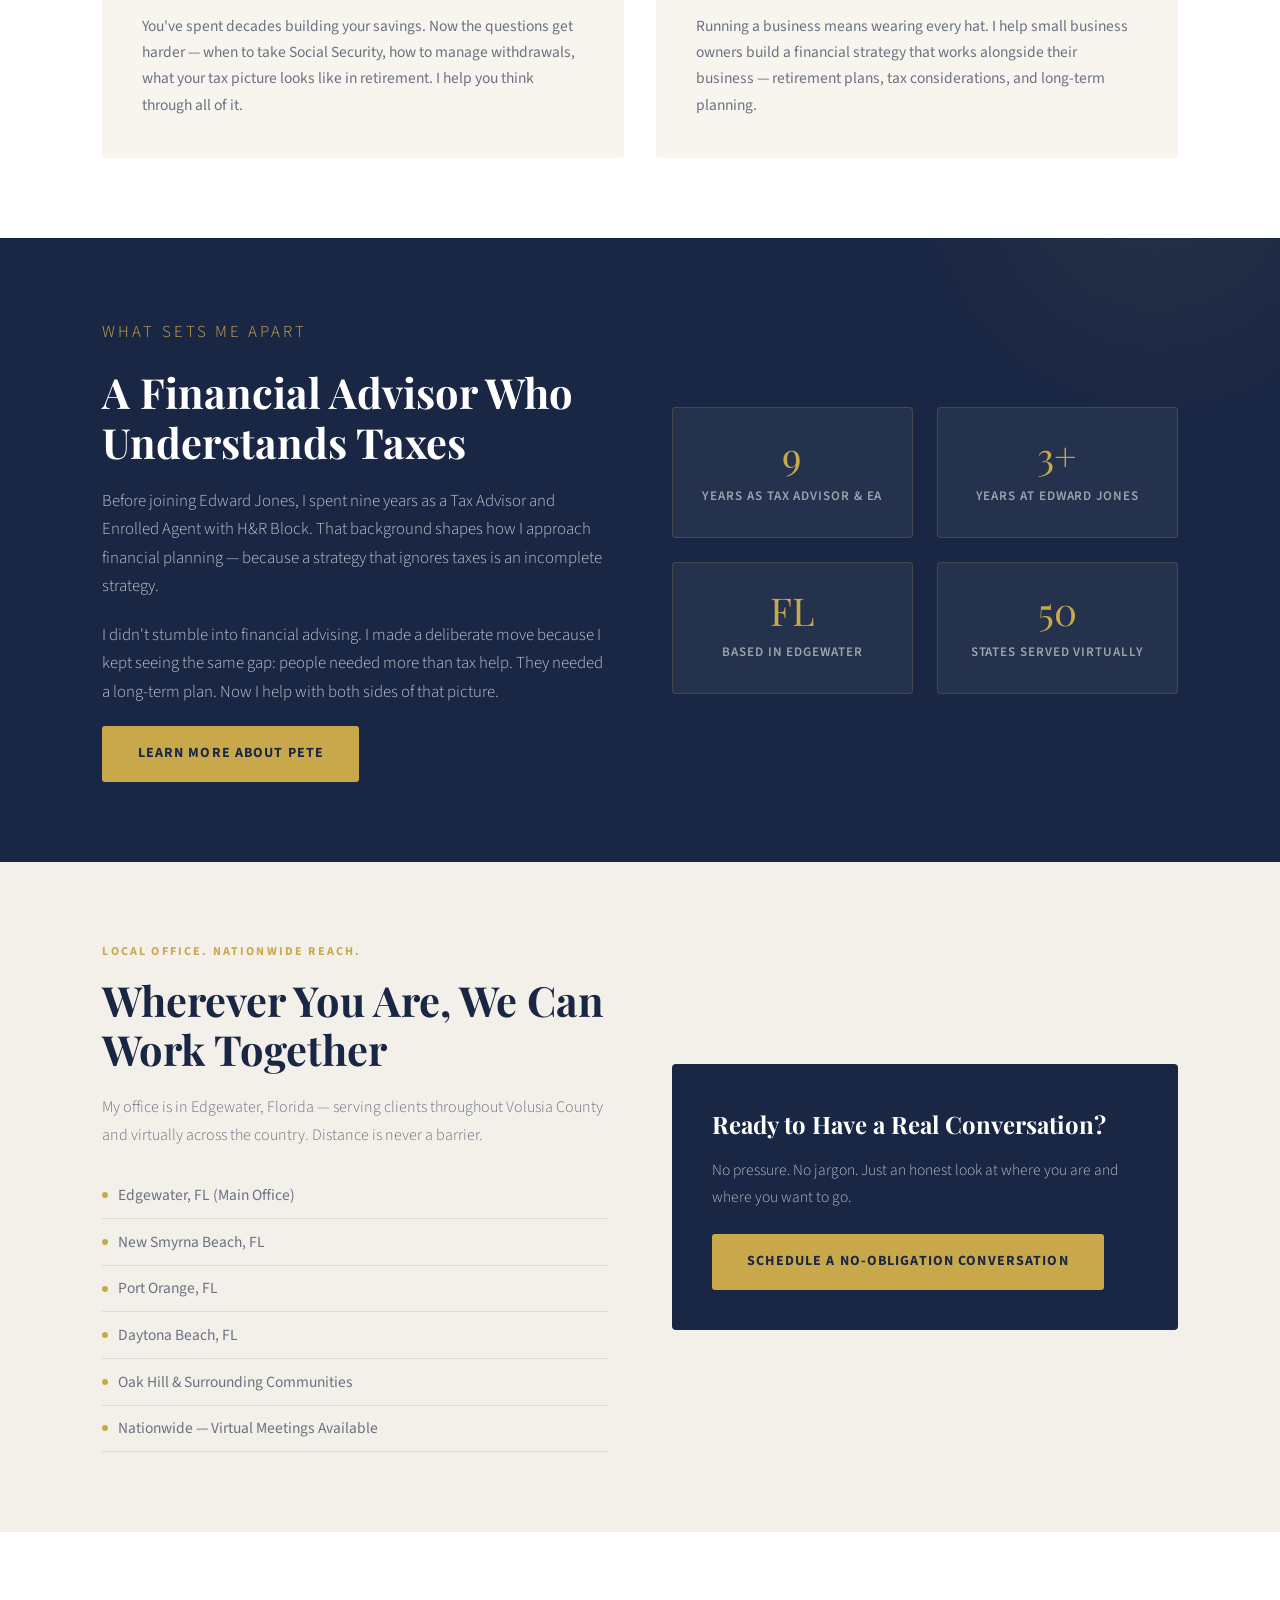
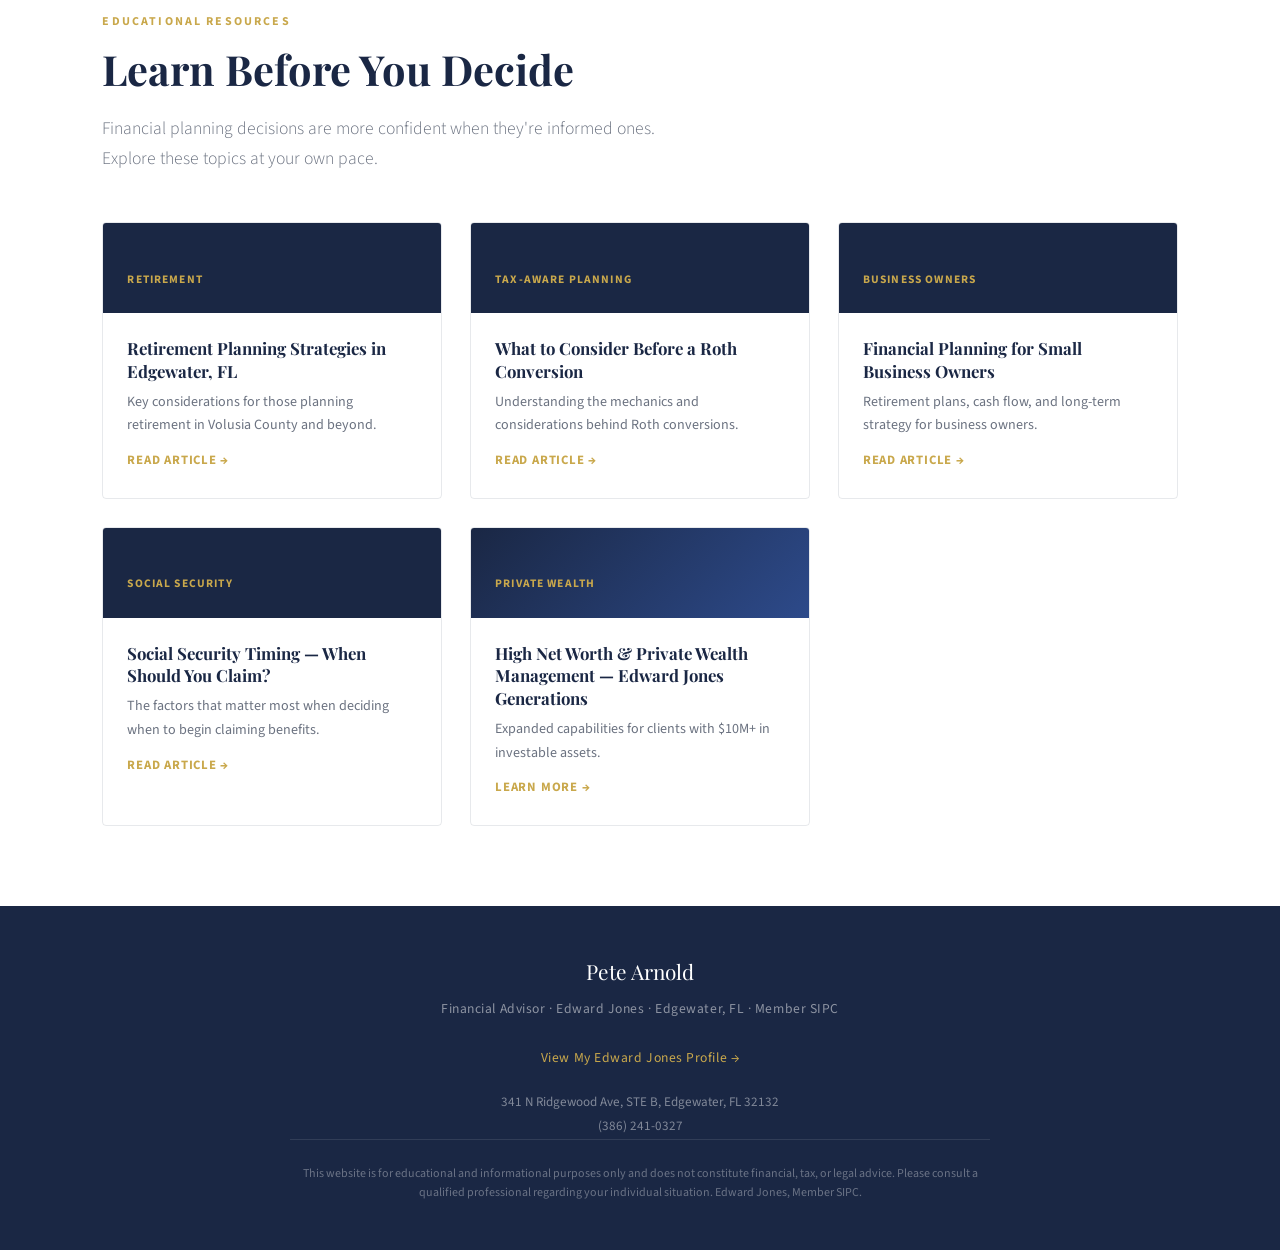
==== commit 50331d4c: "Add files via upload" ====
--- a/index.html
+++ b/index.html
@@ -1,11 +1,17 @@
 <!DOCTYPE html>
 <html lang="en">
 <head>
-  <meta name="google-site-verification" content="Sw1bD0JeUZ6jkGHDe2yIUXsxzsvFlO1cYiz_gbQ9xfs" />
   <meta charset="UTF-8" />
+  <meta name="google-site-verification" content="SpsPmK2GmrQuLyys1v33eAWj1CJdyRufEYtnLx-wh9Y" />
   <meta name="viewport" content="width=device-width, initial-scale=1.0"/>
-  <title>Pete Arnold | Financial Advisor | Edgewater, FL</title>
-  <meta name="description" content="Pete Arnold is a Financial Advisor with Edward Jones in Edgewater, FL, serving pre-retirees, retirees, and small business owners locally and nationwide."/>
+  <title>Pete Arnold | Financial Advisor Edgewater FL | Retirement, Wealth & Tax Planning</title>
+  <meta property="og:title" content="Pete Arnold | Financial Advisor Edgewater FL | Retirement, Wealth & Tax Planning"/>
+  <meta property="og:description" content="Pete Arnold is a Financial Advisor with Edward Jones in Edgewater, FL specializing in retirement planning, private wealth management, and tax-aware strategies for high-net-worth individuals, families, and small business owners. Serving Volusia County and clients nationwide."/>
+  <meta property="og:type" content="website"/>
+  <meta property="og:url" content="https://techallen33-ai.github.io/SEO/"/>
+  <meta name="keywords" content="financial advisor Edgewater FL, high net worth financial advisor Florida, private wealth management Volusia County, wealth management Edgewater FL, retirement planning high net worth, financial advisor for wealthy families Florida, high net worth retirement planning, private wealth advisor Daytona Beach, financial advisor Port Orange FL, tax-aware wealth management Florida, enrolled agent financial advisor, small business wealth management Florida, Social Security planning high net worth, retirement income planning Florida"/>
+  <link rel="canonical" href="https://techallen33-ai.github.io/SEO/"/>
+  <meta name="description" content="Pete Arnold is a Financial Advisor with Edward Jones in Edgewater, FL specializing in retirement planning, private wealth management, and tax-aware strategies for high-net-worth individuals, families, and small business owners. Serving Volusia County and clients nationwide."/>
   <link rel="preconnect" href="https://fonts.googleapis.com">
   <link href="https://fonts.googleapis.com/css2?family=Playfair+Display:wght@400;600;700&family=Source+Sans+3:wght@300;400;500;600&display=swap" rel="stylesheet">
   <style>
@@ -519,6 +525,69 @@
       .btn-outline { margin-left: 0; margin-top: 0.75rem; display: inline-block; }
     }
   </style>
+  <script type="application/ld+json">
+  {
+    "@context": "https://schema.org",
+    "@type": ["FinancialService", "LocalBusiness"],
+    "name": "Pete Arnold - Edward Jones Financial Advisor",
+    "description": "Financial Advisor serving high-net-worth individuals, families, pre-retirees, retirees, and small business owners in Edgewater, FL and nationwide. Specializing in private wealth management, retirement planning, tax-aware investment strategies, Social Security timing, Roth conversions, and small business retirement plans.",
+    "url": "https://techallen33-ai.github.io/SEO/",
+    "telephone": "+13862410327",
+    "email": "peter.arnold2@edwardjones.com",
+    "address": {
+      "@type": "PostalAddress",
+      "streetAddress": "341 N Ridgewood Ave, STE B",
+      "addressLocality": "Edgewater",
+      "addressRegion": "FL",
+      "postalCode": "32132",
+      "addressCountry": "US"
+    },
+    "geo": {
+      "@type": "GeoCoordinates",
+      "latitude": 28.9944,
+      "longitude": -80.8984
+    },
+    "areaServed": [
+      "Edgewater, FL",
+      "Port Orange, FL",
+      "New Smyrna Beach, FL",
+      "Daytona Beach, FL",
+      "Ormond Beach, FL",
+      "Volusia County, FL",
+      "Flagler County, FL",
+      "United States"
+    ],
+    "knowsAbout": [
+      "Private Wealth Management",
+      "High Net Worth Financial Planning",
+      "Retirement Planning",
+      "Tax-Aware Investment Strategies",
+      "Social Security Optimization",
+      "Roth Conversion Strategies",
+      "Small Business Retirement Plans",
+      "Estate Planning Coordination",
+      "Wealth Preservation"
+    ],
+    "sameAs": [
+      "https://www.edwardjones.com/peter-arnold2",
+      "https://medium.com/@peterjonarnold"
+    ],
+    "employee": {
+      "@type": "Person",
+      "name": "Pete Arnold",
+      "jobTitle": "Financial Advisor",
+      "worksFor": {
+        "@type": "Organization",
+        "name": "Edward Jones"
+      },
+      "hasCredential": [
+        "Series 7 Licensed",
+        "Series 66 Licensed",
+        "Enrolled Agent"
+      ]
+    }
+  }
+  </script>
 </head>
 <body>
 
@@ -527,6 +596,7 @@
   <ul class="nav-links">
     <li><a href="index.html">Home</a></li>
     <li><a href="about.html">About</a></li>
+    <li><a href="generations.html">Private Wealth</a></li>
     <li><a href="retirement-planning.html">Retirement</a></li>
     <li><a href="roth-conversion.html">Roth Conversion</a></li>
     <li><a href="small-business.html">Business Owners</a></li>
@@ -671,6 +741,14 @@
         <span class="read-more">Read Article →</span>
       </div>
     </a>
+    <a href="generations.html" class="article-card">
+      <div class="article-card-top" style="background:linear-gradient(135deg,#1a2744,#2d4a8a);"><span class="article-tag">Private Wealth</span></div>
+      <div class="article-card-body">
+        <h3>High Net Worth & Private Wealth Management — Edward Jones Generations</h3>
+        <p>Expanded capabilities for clients with $10M+ in investable assets.</p>
+        <span class="read-more">Learn More →</span>
+      </div>
+    </a>
   </div>
 </section>
 
@@ -678,6 +756,11 @@
   <p class="footer-name">Pete Arnold</p>
   <p class="footer-sub">Financial Advisor · Edward Jones · Edgewater, FL · Member SIPC</p>
   <p style="margin-bottom:1.25rem;"><a href="https://www.edwardjones.com/peter-arnold2" target="_blank" rel="noopener" style="color:var(--gold);font-size:0.85rem;text-decoration:none;letter-spacing:0.04em;">View My Edward Jones Profile →</a></p>
+  
+  <div class="nap" style="margin-top:0.75rem;font-size:0.82rem;color:rgba(255,255,255,0.45);line-height:1.8;">
+    <span>341 N Ridgewood Ave, STE B, Edgewater, FL 32132</span><br>
+    <a href="tel:+13862410327" style="color:rgba(255,255,255,0.45);text-decoration:none;">(386) 241-0327</a>
+  </div>
   <p class="footer-disc">This website is for educational and informational purposes only and does not constitute financial, tax, or legal advice. Please consult a qualified professional regarding your individual situation. Edward Jones, Member SIPC.</p>
 </footer>
 
